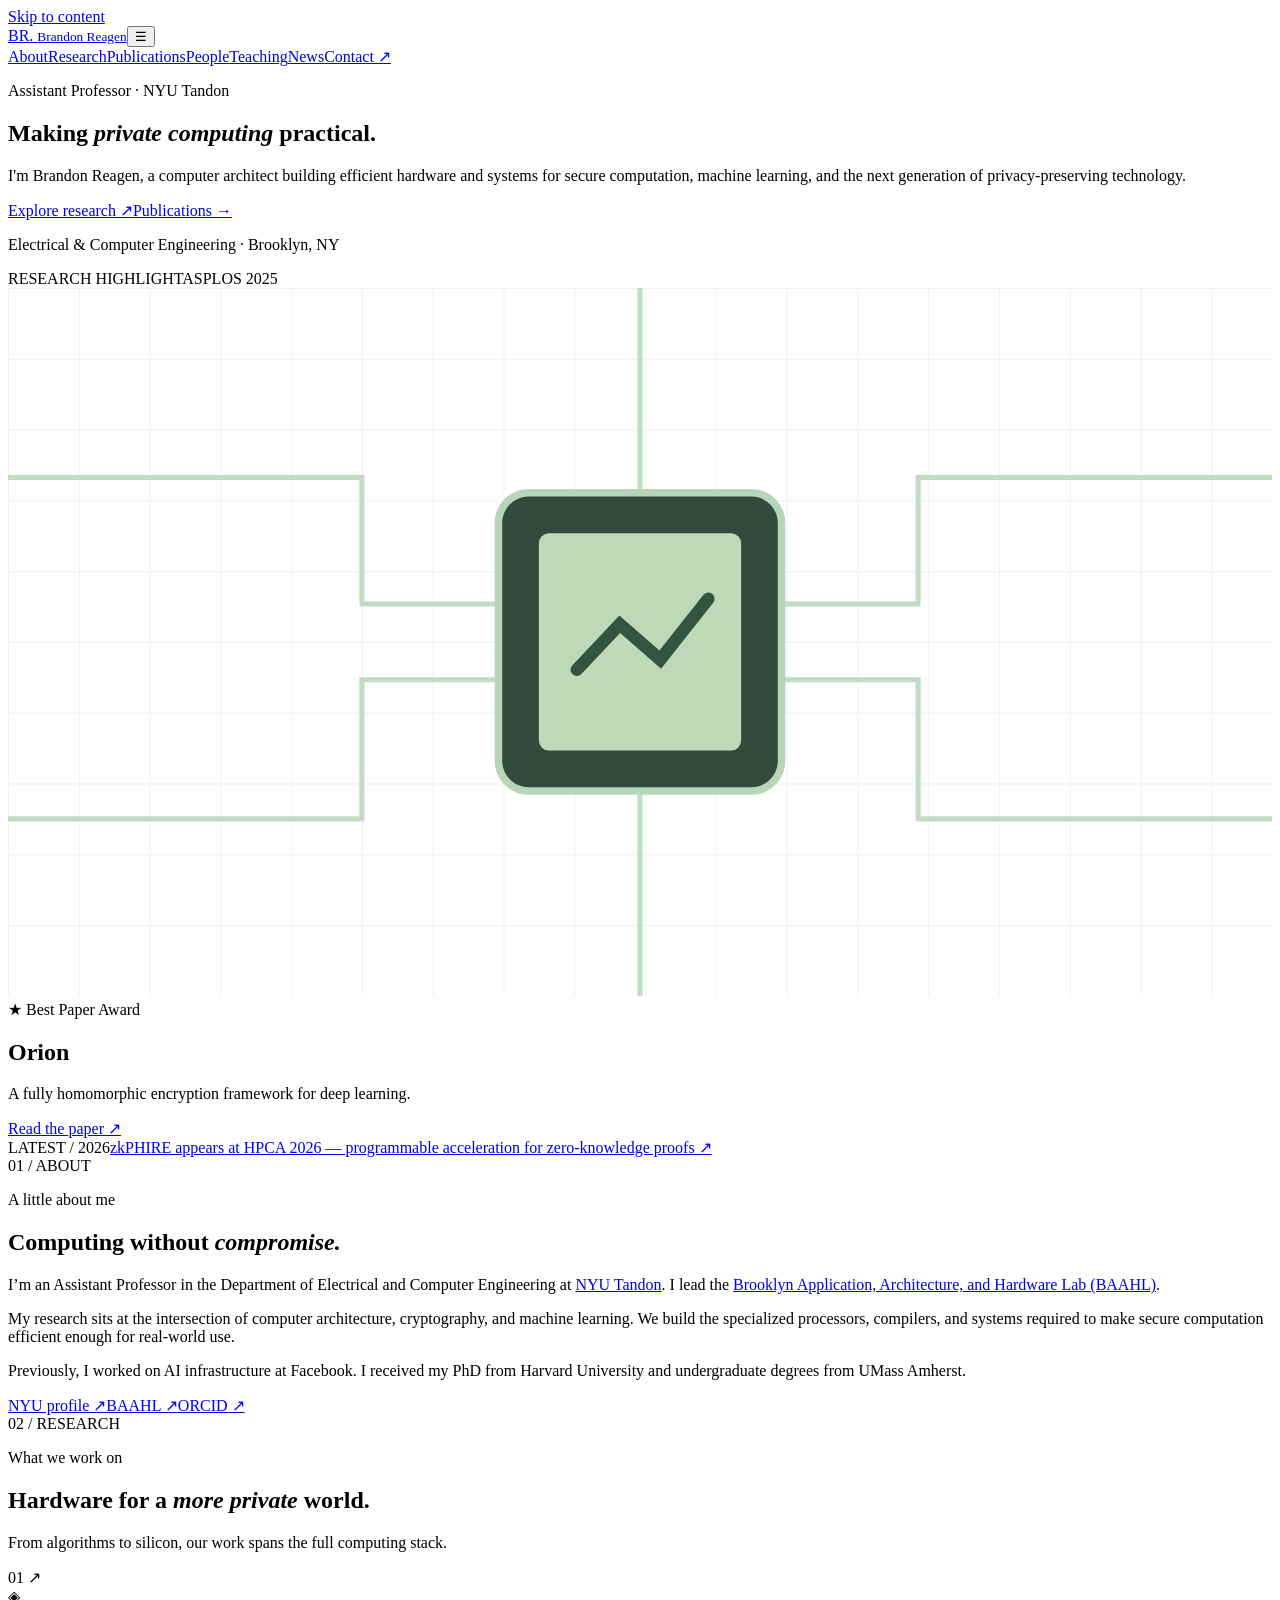
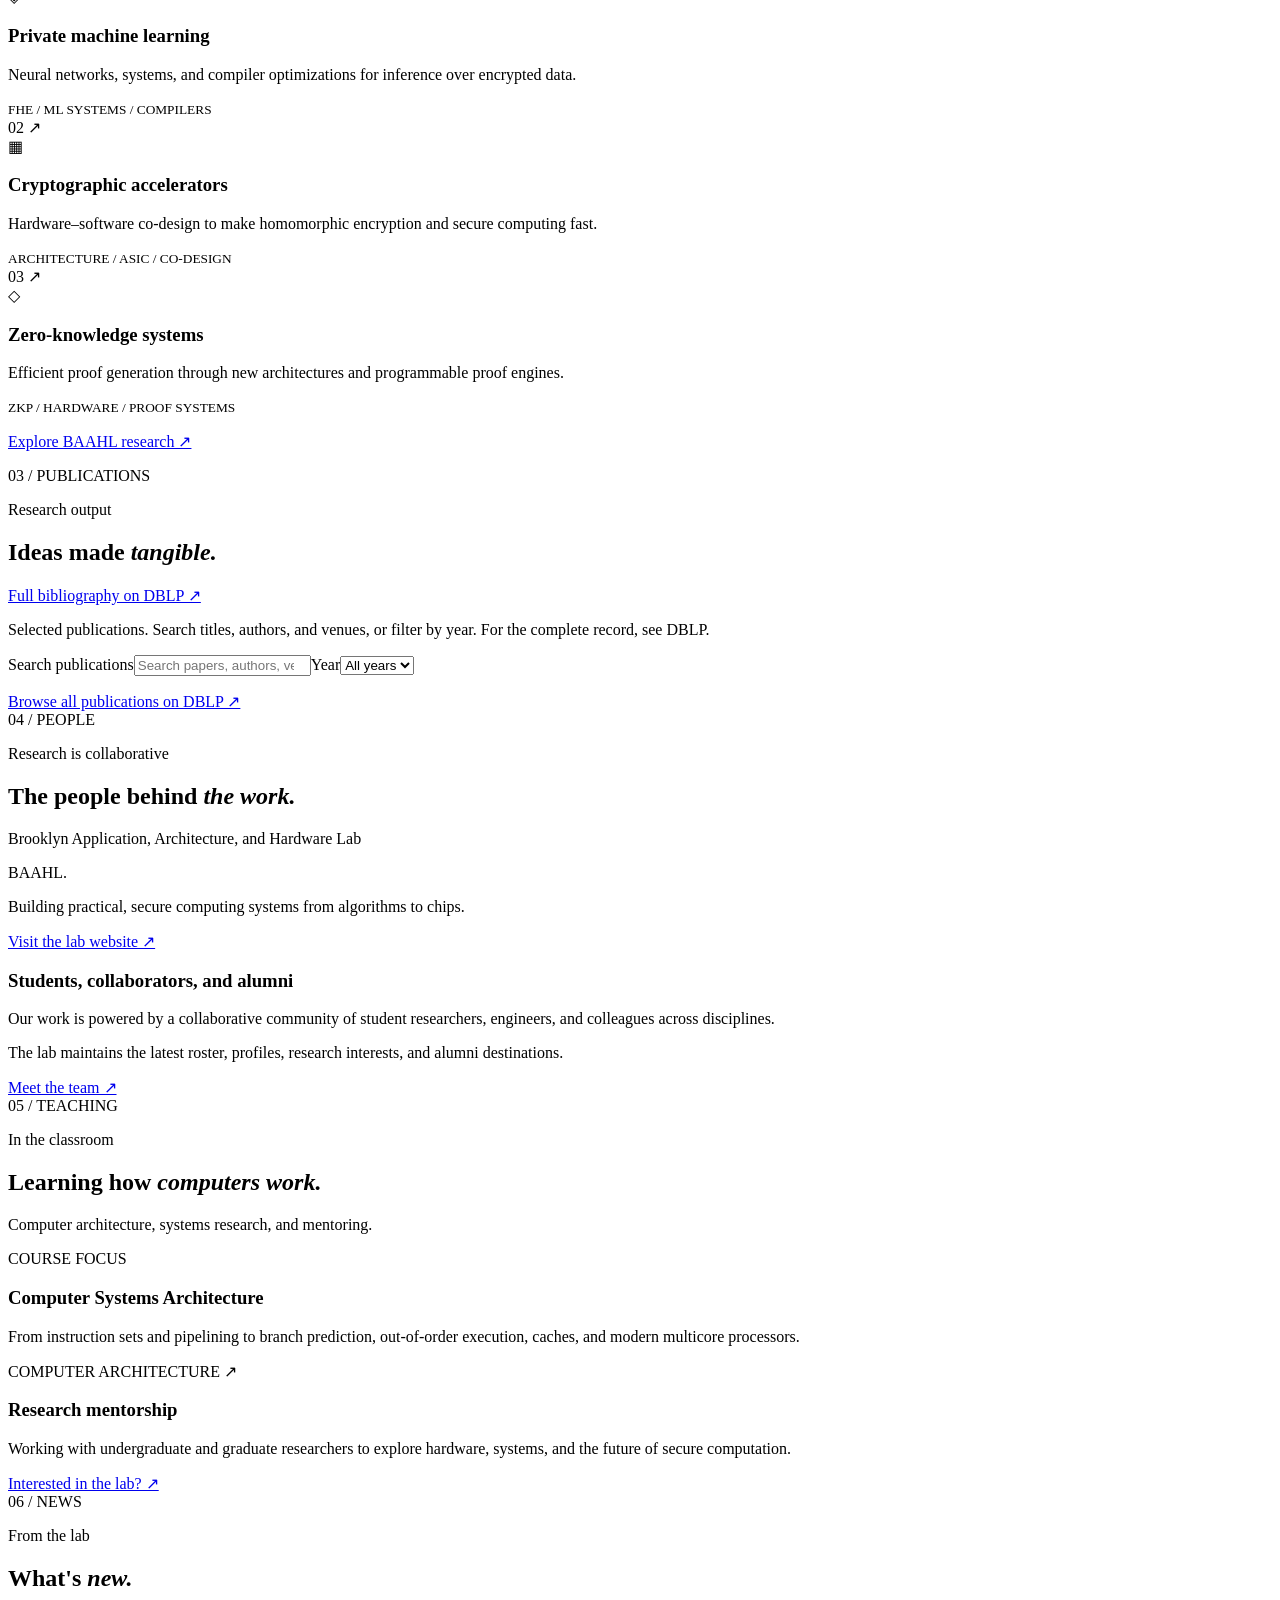
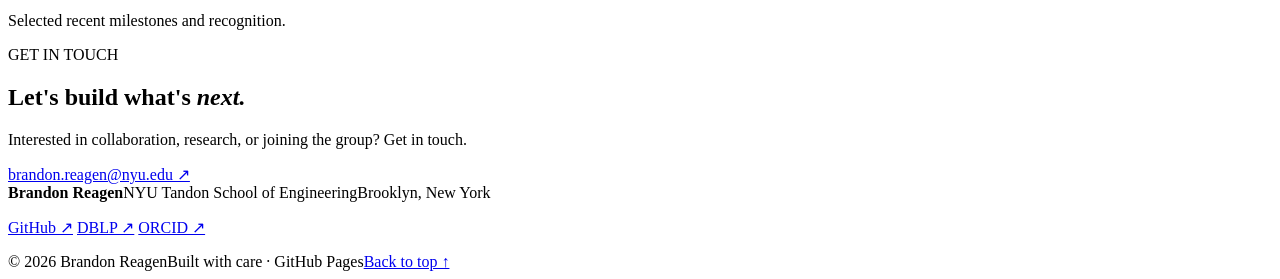
==== index.html @ 851e74f0 "Build research-focused accessible academic homepage" ====
<!doctype html>
<html lang="en"><head><meta charset="utf-8"><meta name="viewport" content="width=device-width,initial-scale=1"><meta name="description" content="Brandon Reagen — computer architecture, private computing and hardware research at NYU Tandon."><title>Brandon Reagen · Computer Architecture & Private Computing</title><link rel="preconnect" href="https://fonts.googleapis.com"><link rel="preconnect" href="https://fonts.gstatic.com" crossorigin><link href="https://fonts.googleapis.com/css2?family=DM+Sans:wght@400;500;600;700&family=Newsreader:opsz,wght@6..72,400;6..72,500;6..72,600&display=swap" rel="stylesheet"><link rel="stylesheet" href="styles.css"><script defer src="content.js"></script><script defer src="site.js"></script></head>
<body><a href="#main" class="skip">Skip to content</a><header class="header"><div class="wrap header-inner"><a class="brand" href="#home">BR<span>.</span> <small>Brandon Reagen</small></a><button class="menu" aria-label="Toggle navigation" aria-controls="navigation" aria-expanded="false">☰</button><nav id="navigation"><a href="#about">About</a><a href="#research">Research</a><a href="#publications">Publications</a><a href="#people">People</a><a href="#teaching">Teaching</a><a href="#news">News</a><a class="nav-cta" href="#contact">Contact ↗</a></nav></div></header>
<main id="main"><section class="hero wrap" id="home"><div class="hero-copy"><p class="eyebrow"><i></i> Assistant Professor · NYU Tandon</p><h1>Making <em>private computing</em> practical.</h1><p class="deck">I'm Brandon Reagen, a computer architect building efficient hardware and systems for secure computation, machine learning, and the next generation of privacy-preserving technology.</p><div class="actions"><a class="button primary" href="#research">Explore research ↗</a><a class="button secondary" href="#publications">Publications →</a></div><p class="location">Electrical & Computer Engineering <span>·</span> Brooklyn, NY</p></div><aside class="hero-card"><div class="card-kicker"><span>RESEARCH HIGHLIGHT</span><span>ASPLOS 2025</span></div><div class="circuit"><svg viewBox="0 0 500 280" aria-hidden="true"><defs><pattern id="grid" width="28" height="28" patternUnits="userSpaceOnUse"><path d="M28 0H0V28" fill="none" stroke="#a8c7a9" stroke-width=".7" opacity=".24"/></pattern></defs><rect width="500" height="280" fill="url(#grid)"/><g stroke="#c0dcc1" fill="none" stroke-width="2"><path d="M0 75H140V125H194M0 210H140V155H194M500 75H360V125H306M500 210H360V155H306M250 0V81M250 199V280"/></g><rect x="194" y="81" width="112" height="118" rx="12" stroke="#b6d5b9" fill="#314a3c" stroke-width="3"/><rect x="210" y="97" width="80" height="86" rx="4" fill="#bdd9b7"/><path d="m225 151 17-18 16 14 19-24" stroke="#33543e" stroke-width="5" stroke-linecap="round" fill="none"/></svg></div><div class="card-bottom"><span class="award">★ Best Paper Award</span><h2>Orion</h2><p>A fully homomorphic encryption framework for deep learning.</p><a href="https://dblp.org/rec/conf/asplos/EbelGR25" target="_blank" rel="noopener noreferrer">Read the paper ↗</a></div></aside></section>
<div class="ticker wrap"><span>LATEST / 2026</span><a href="https://dblp.org/rec/conf/hpca/DaftardarMABGR26" target="_blank" rel="noopener noreferrer">zkPHIRE appears at HPCA 2026 — programmable acceleration for zero-knowledge proofs ↗</a></div>
<section class="section wrap" id="about"><div class="label">01 / ABOUT</div><div class="two-col"><div><p class="kicker">A little about me</p><h2>Computing without <em>compromise.</em></h2></div><div class="prose"><p>I’m an Assistant Professor in the Department of Electrical and Computer Engineering at <a href="https://engineering.nyu.edu/faculty/brandon-reagen" target="_blank" rel="noopener noreferrer">NYU Tandon</a>. I lead the <a href="https://wp.nyu.edu/baahl/" target="_blank" rel="noopener noreferrer">Brooklyn Application, Architecture, and Hardware Lab (BAAHL)</a>.</p><p>My research sits at the intersection of computer architecture, cryptography, and machine learning. We build the specialized processors, compilers, and systems required to make secure computation efficient enough for real-world use.</p><p>Previously, I worked on AI infrastructure at Facebook. I received my PhD from Harvard University and undergraduate degrees from UMass Amherst.</p><div class="external"><a href="https://engineering.nyu.edu/faculty/brandon-reagen">NYU profile ↗</a><a href="https://wp.nyu.edu/baahl/">BAAHL ↗</a><a href="https://orcid.org/0000-0002-1932-2750">ORCID ↗</a></div></div></div></section>
<section class="section tinted" id="research"><div class="wrap"><div class="label">02 / RESEARCH</div><div class="heading"><div><p class="kicker">What we work on</p><h2>Hardware for a <em>more private</em> world.</h2></div><p>From algorithms to silicon, our work spans the full computing stack.</p></div><div class="research-grid"><article><span class="number">01 ↗</span><div class="glyph">◈</div><h3>Private machine learning</h3><p>Neural networks, systems, and compiler optimizations for inference over encrypted data.</p><small>FHE / ML SYSTEMS / COMPILERS</small></article><article><span class="number">02 ↗</span><div class="glyph">▦</div><h3>Cryptographic accelerators</h3><p>Hardware–software co-design to make homomorphic encryption and secure computing fast.</p><small>ARCHITECTURE / ASIC / CO-DESIGN</small></article><article><span class="number">03 ↗</span><div class="glyph">◇</div><h3>Zero-knowledge systems</h3><p>Efficient proof generation through new architectures and programmable proof engines.</p><small>ZKP / HARDWARE / PROOF SYSTEMS</small></article></div><p class="bottom-link"><a href="https://wp.nyu.edu/baahl/projects/" target="_blank" rel="noopener noreferrer">Explore BAAHL research ↗</a></p></div></section>
<section class="section wrap" id="publications"><div class="label">03 / PUBLICATIONS</div><div class="heading"><div><p class="kicker">Research output</p><h2>Ideas made <em>tangible.</em></h2></div><a class="text-link" href="https://dblp.org/pid/135/8203" target="_blank" rel="noopener noreferrer">Full bibliography on DBLP ↗</a></div><p class="intro">Selected publications. Search titles, authors, and venues, or filter by year. For the complete record, see DBLP.</p><div class="filters"><label><span class="sr">Search publications</span><input id="search" placeholder="Search papers, authors, venues…" type="search"></label><label><span class="sr">Year</span><select id="year"><option value="all">All years</option></select></label></div><div id="papers" class="papers"></div><p id="paper-count" class="count" aria-live="polite"></p><div class="bottom-link"><a href="https://dblp.org/pid/135/8203" target="_blank" rel="noopener noreferrer">Browse all publications on DBLP ↗</a></div></section>
<section class="section tinted" id="people"><div class="wrap"><div class="label">04 / PEOPLE</div><div class="heading"><div><p class="kicker">Research is collaborative</p><h2>The people behind <em>the work.</em></h2></div><p>Brooklyn Application, Architecture, and Hardware Lab</p></div><div class="people-grid"><div class="lab"><div class="lab-mark">BAAHL<span>.</span></div><p>Building practical, secure computing systems from algorithms to chips.</p><a href="https://wp.nyu.edu/baahl/" target="_blank" rel="noopener noreferrer">Visit the lab website ↗</a></div><div class="people-info"><h3>Students, collaborators, and alumni</h3><p>Our work is powered by a collaborative community of student researchers, engineers, and colleagues across disciplines.</p><p>The lab maintains the latest roster, profiles, research interests, and alumni destinations.</p><a class="button outline" href="https://wp.nyu.edu/baahl/people/" target="_blank" rel="noopener noreferrer">Meet the team ↗</a></div></div></div></section>
<section class="section wrap" id="teaching"><div class="label">05 / TEACHING</div><div class="heading"><div><p class="kicker">In the classroom</p><h2>Learning how <em>computers work.</em></h2></div><p>Computer architecture, systems research, and mentoring.</p></div><div class="teaching-grid"><article class="course"><span class="kicker">COURSE FOCUS</span><h3>Computer Systems Architecture</h3><p>From instruction sets and pipelining to branch prediction, out-of-order execution, caches, and modern multicore processors.</p><span>COMPUTER ARCHITECTURE ↗</span></article><article class="mentoring"><h3>Research mentorship</h3><p>Working with undergraduate and graduate researchers to explore hardware, systems, and the future of secure computation.</p><a href="https://wp.nyu.edu/baahl/people/" target="_blank" rel="noopener noreferrer">Interested in the lab? ↗</a></article></div></section>
<section class="section tinted" id="news"><div class="wrap"><div class="label">06 / NEWS</div><div class="heading"><div><p class="kicker">From the lab</p><h2>What's <em>new.</em></h2></div><p>Selected recent milestones and recognition.</p></div><div class="news" id="news-items"></div></div></section>
<section class="contact" id="contact"><div class="wrap contact-grid"><div><p class="kicker">GET IN TOUCH</p><h2>Let's build what's <em>next.</em></h2><p>Interested in collaboration, research, or joining the group? Get in touch.</p><a class="button cream" href="mailto:brandon.reagen@nyu.edu">brandon.reagen@nyu.edu ↗</a></div><div class="contact-info"><strong>Brandon Reagen</strong><span>NYU Tandon School of Engineering</span><span>Brooklyn, New York</span><p><a href="https://github.com/pbr-nyu">GitHub ↗</a> <a href="https://dblp.org/pid/135/8203">DBLP ↗</a> <a href="https://orcid.org/0000-0002-1932-2750">ORCID ↗</a></p></div></div></section></main><footer><div class="wrap footer-grid"><span>© <span id="today-year">2026</span> Brandon Reagen</span><span>Built with care · GitHub Pages</span><a href="#home">Back to top ↑</a></div></footer></body></html>
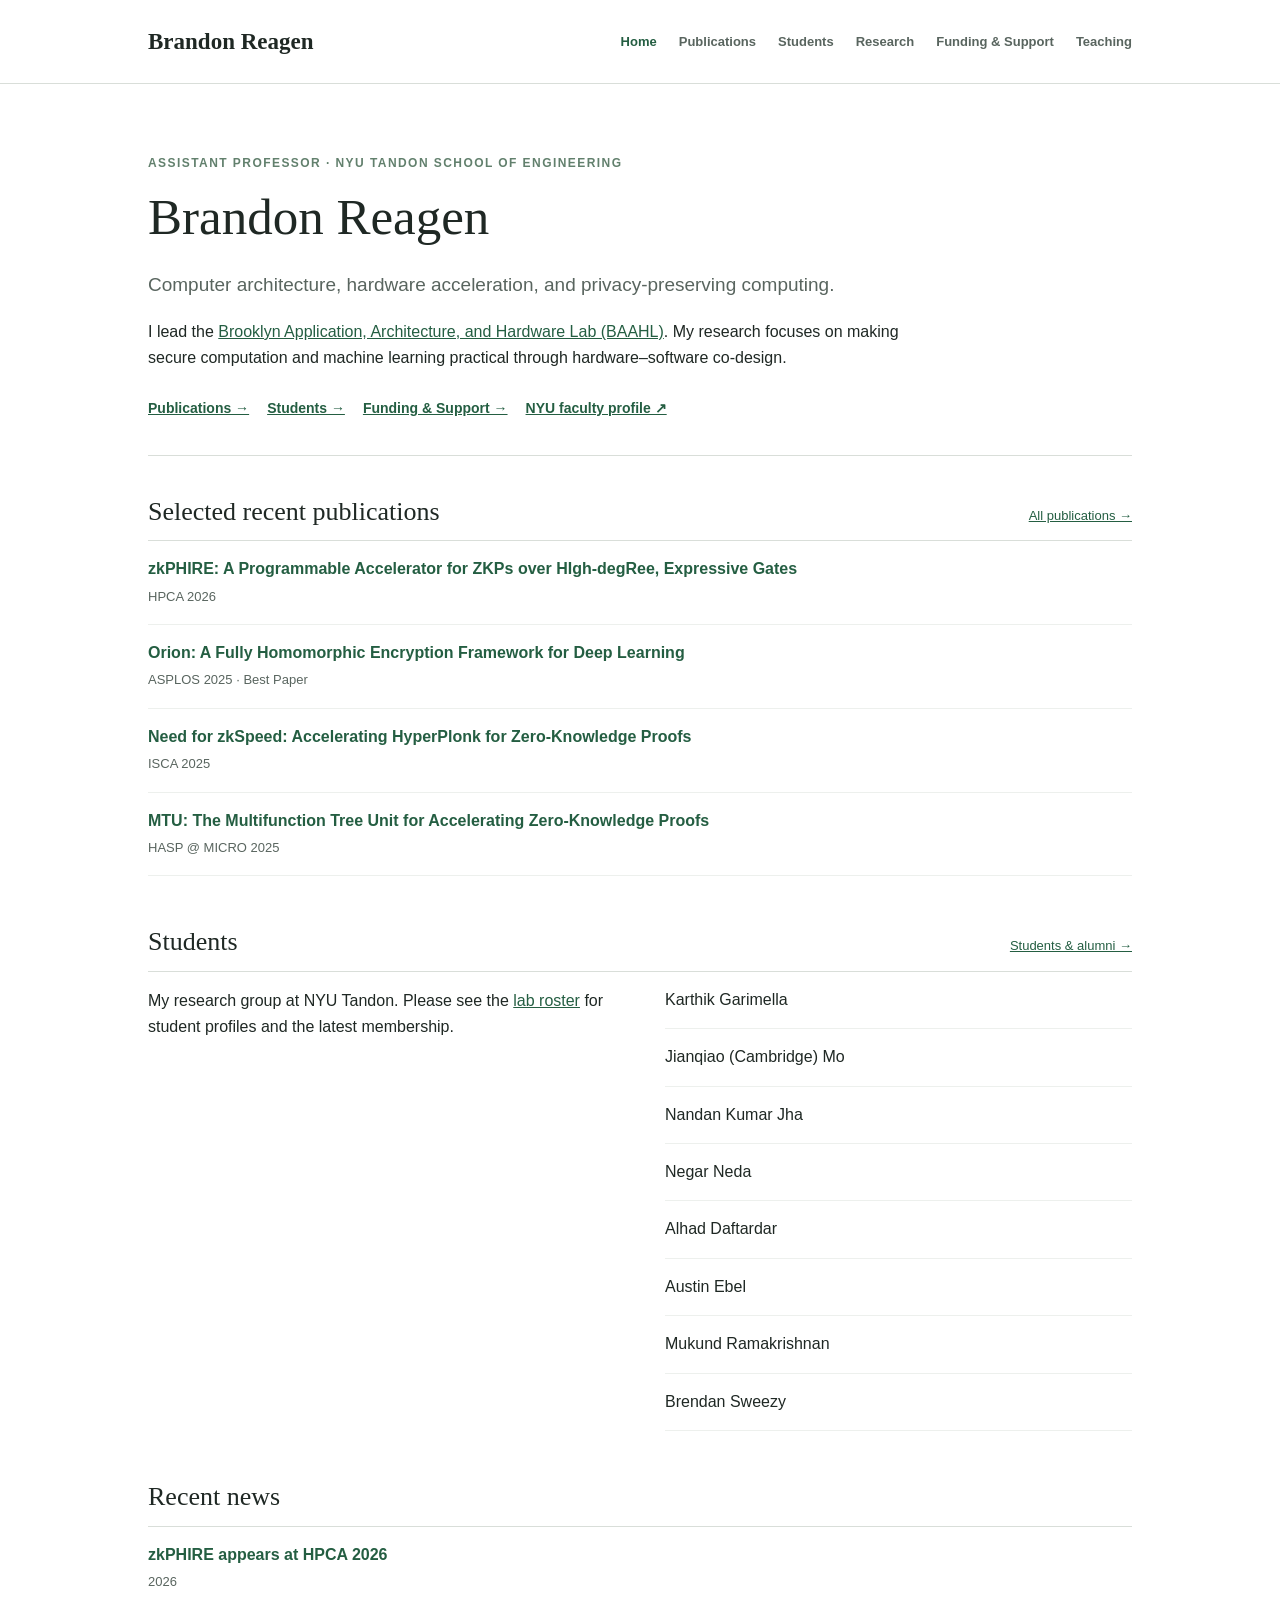
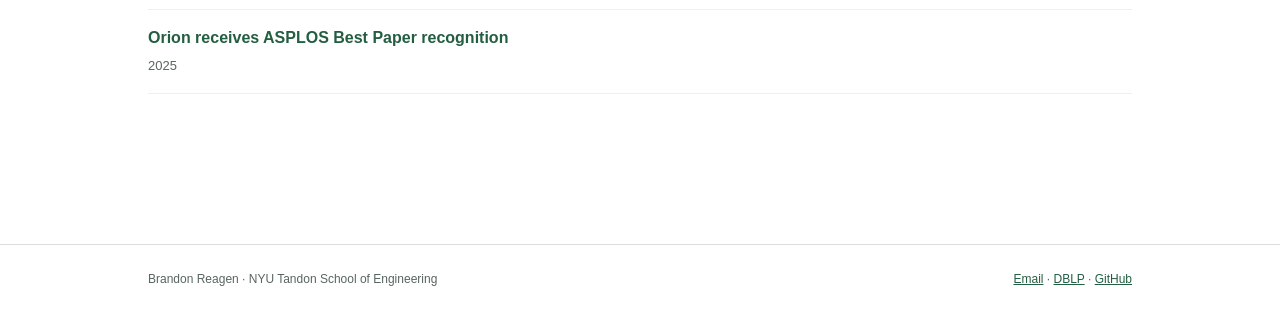
==== commit fc428d35: "Replace busy landing page with ordered academic homepage" ====
--- a/index.html
+++ b/index.html
@@ -1,12 +1 @@
-<!doctype html>
-<html lang="en"><head><meta charset="utf-8"><meta name="viewport" content="width=device-width,initial-scale=1"><meta name="description" content="Brandon Reagen — computer architecture, private computing and hardware research at NYU Tandon."><title>Brandon Reagen · Computer Architecture & Private Computing</title><link rel="preconnect" href="https://fonts.googleapis.com"><link rel="preconnect" href="https://fonts.gstatic.com" crossorigin><link href="https://fonts.googleapis.com/css2?family=DM+Sans:wght@400;500;600;700&family=Newsreader:opsz,wght@6..72,400;6..72,500;6..72,600&display=swap" rel="stylesheet"><link rel="stylesheet" href="styles.css"><script defer src="content.js"></script><script defer src="site.js"></script></head>
-<body><a href="#main" class="skip">Skip to content</a><header class="header"><div class="wrap header-inner"><a class="brand" href="#home">BR<span>.</span> <small>Brandon Reagen</small></a><button class="menu" aria-label="Toggle navigation" aria-controls="navigation" aria-expanded="false">☰</button><nav id="navigation"><a href="#about">About</a><a href="#research">Research</a><a href="#publications">Publications</a><a href="#people">People</a><a href="#teaching">Teaching</a><a href="#news">News</a><a class="nav-cta" href="#contact">Contact ↗</a></nav></div></header>
-<main id="main"><section class="hero wrap" id="home"><div class="hero-copy"><p class="eyebrow"><i></i> Assistant Professor · NYU Tandon</p><h1>Making <em>private computing</em> practical.</h1><p class="deck">I'm Brandon Reagen, a computer architect building efficient hardware and systems for secure computation, machine learning, and the next generation of privacy-preserving technology.</p><div class="actions"><a class="button primary" href="#research">Explore research ↗</a><a class="button secondary" href="#publications">Publications →</a></div><p class="location">Electrical & Computer Engineering <span>·</span> Brooklyn, NY</p></div><aside class="hero-card"><div class="card-kicker"><span>RESEARCH HIGHLIGHT</span><span>ASPLOS 2025</span></div><div class="circuit"><svg viewBox="0 0 500 280" aria-hidden="true"><defs><pattern id="grid" width="28" height="28" patternUnits="userSpaceOnUse"><path d="M28 0H0V28" fill="none" stroke="#a8c7a9" stroke-width=".7" opacity=".24"/></pattern></defs><rect width="500" height="280" fill="url(#grid)"/><g stroke="#c0dcc1" fill="none" stroke-width="2"><path d="M0 75H140V125H194M0 210H140V155H194M500 75H360V125H306M500 210H360V155H306M250 0V81M250 199V280"/></g><rect x="194" y="81" width="112" height="118" rx="12" stroke="#b6d5b9" fill="#314a3c" stroke-width="3"/><rect x="210" y="97" width="80" height="86" rx="4" fill="#bdd9b7"/><path d="m225 151 17-18 16 14 19-24" stroke="#33543e" stroke-width="5" stroke-linecap="round" fill="none"/></svg></div><div class="card-bottom"><span class="award">★ Best Paper Award</span><h2>Orion</h2><p>A fully homomorphic encryption framework for deep learning.</p><a href="https://dblp.org/rec/conf/asplos/EbelGR25" target="_blank" rel="noopener noreferrer">Read the paper ↗</a></div></aside></section>
-<div class="ticker wrap"><span>LATEST / 2026</span><a href="https://dblp.org/rec/conf/hpca/DaftardarMABGR26" target="_blank" rel="noopener noreferrer">zkPHIRE appears at HPCA 2026 — programmable acceleration for zero-knowledge proofs ↗</a></div>
-<section class="section wrap" id="about"><div class="label">01 / ABOUT</div><div class="two-col"><div><p class="kicker">A little about me</p><h2>Computing without <em>compromise.</em></h2></div><div class="prose"><p>I’m an Assistant Professor in the Department of Electrical and Computer Engineering at <a href="https://engineering.nyu.edu/faculty/brandon-reagen" target="_blank" rel="noopener noreferrer">NYU Tandon</a>. I lead the <a href="https://wp.nyu.edu/baahl/" target="_blank" rel="noopener noreferrer">Brooklyn Application, Architecture, and Hardware Lab (BAAHL)</a>.</p><p>My research sits at the intersection of computer architecture, cryptography, and machine learning. We build the specialized processors, compilers, and systems required to make secure computation efficient enough for real-world use.</p><p>Previously, I worked on AI infrastructure at Facebook. I received my PhD from Harvard University and undergraduate degrees from UMass Amherst.</p><div class="external"><a href="https://engineering.nyu.edu/faculty/brandon-reagen">NYU profile ↗</a><a href="https://wp.nyu.edu/baahl/">BAAHL ↗</a><a href="https://orcid.org/0000-0002-1932-2750">ORCID ↗</a></div></div></div></section>
-<section class="section tinted" id="research"><div class="wrap"><div class="label">02 / RESEARCH</div><div class="heading"><div><p class="kicker">What we work on</p><h2>Hardware for a <em>more private</em> world.</h2></div><p>From algorithms to silicon, our work spans the full computing stack.</p></div><div class="research-grid"><article><span class="number">01 ↗</span><div class="glyph">◈</div><h3>Private machine learning</h3><p>Neural networks, systems, and compiler optimizations for inference over encrypted data.</p><small>FHE / ML SYSTEMS / COMPILERS</small></article><article><span class="number">02 ↗</span><div class="glyph">▦</div><h3>Cryptographic accelerators</h3><p>Hardware–software co-design to make homomorphic encryption and secure computing fast.</p><small>ARCHITECTURE / ASIC / CO-DESIGN</small></article><article><span class="number">03 ↗</span><div class="glyph">◇</div><h3>Zero-knowledge systems</h3><p>Efficient proof generation through new architectures and programmable proof engines.</p><small>ZKP / HARDWARE / PROOF SYSTEMS</small></article></div><p class="bottom-link"><a href="https://wp.nyu.edu/baahl/projects/" target="_blank" rel="noopener noreferrer">Explore BAAHL research ↗</a></p></div></section>
-<section class="section wrap" id="publications"><div class="label">03 / PUBLICATIONS</div><div class="heading"><div><p class="kicker">Research output</p><h2>Ideas made <em>tangible.</em></h2></div><a class="text-link" href="https://dblp.org/pid/135/8203" target="_blank" rel="noopener noreferrer">Full bibliography on DBLP ↗</a></div><p class="intro">Selected publications. Search titles, authors, and venues, or filter by year. For the complete record, see DBLP.</p><div class="filters"><label><span class="sr">Search publications</span><input id="search" placeholder="Search papers, authors, venues…" type="search"></label><label><span class="sr">Year</span><select id="year"><option value="all">All years</option></select></label></div><div id="papers" class="papers"></div><p id="paper-count" class="count" aria-live="polite"></p><div class="bottom-link"><a href="https://dblp.org/pid/135/8203" target="_blank" rel="noopener noreferrer">Browse all publications on DBLP ↗</a></div></section>
-<section class="section tinted" id="people"><div class="wrap"><div class="label">04 / PEOPLE</div><div class="heading"><div><p class="kicker">Research is collaborative</p><h2>The people behind <em>the work.</em></h2></div><p>Brooklyn Application, Architecture, and Hardware Lab</p></div><div class="people-grid"><div class="lab"><div class="lab-mark">BAAHL<span>.</span></div><p>Building practical, secure computing systems from algorithms to chips.</p><a href="https://wp.nyu.edu/baahl/" target="_blank" rel="noopener noreferrer">Visit the lab website ↗</a></div><div class="people-info"><h3>Students, collaborators, and alumni</h3><p>Our work is powered by a collaborative community of student researchers, engineers, and colleagues across disciplines.</p><p>The lab maintains the latest roster, profiles, research interests, and alumni destinations.</p><a class="button outline" href="https://wp.nyu.edu/baahl/people/" target="_blank" rel="noopener noreferrer">Meet the team ↗</a></div></div></div></section>
-<section class="section wrap" id="teaching"><div class="label">05 / TEACHING</div><div class="heading"><div><p class="kicker">In the classroom</p><h2>Learning how <em>computers work.</em></h2></div><p>Computer architecture, systems research, and mentoring.</p></div><div class="teaching-grid"><article class="course"><span class="kicker">COURSE FOCUS</span><h3>Computer Systems Architecture</h3><p>From instruction sets and pipelining to branch prediction, out-of-order execution, caches, and modern multicore processors.</p><span>COMPUTER ARCHITECTURE ↗</span></article><article class="mentoring"><h3>Research mentorship</h3><p>Working with undergraduate and graduate researchers to explore hardware, systems, and the future of secure computation.</p><a href="https://wp.nyu.edu/baahl/people/" target="_blank" rel="noopener noreferrer">Interested in the lab? ↗</a></article></div></section>
-<section class="section tinted" id="news"><div class="wrap"><div class="label">06 / NEWS</div><div class="heading"><div><p class="kicker">From the lab</p><h2>What's <em>new.</em></h2></div><p>Selected recent milestones and recognition.</p></div><div class="news" id="news-items"></div></div></section>
-<section class="contact" id="contact"><div class="wrap contact-grid"><div><p class="kicker">GET IN TOUCH</p><h2>Let's build what's <em>next.</em></h2><p>Interested in collaboration, research, or joining the group? Get in touch.</p><a class="button cream" href="mailto:brandon.reagen@nyu.edu">brandon.reagen@nyu.edu ↗</a></div><div class="contact-info"><strong>Brandon Reagen</strong><span>NYU Tandon School of Engineering</span><span>Brooklyn, New York</span><p><a href="https://github.com/pbr-nyu">GitHub ↗</a> <a href="https://dblp.org/pid/135/8203">DBLP ↗</a> <a href="https://orcid.org/0000-0002-1932-2750">ORCID ↗</a></p></div></div></section></main><footer><div class="wrap footer-grid"><span>© <span id="today-year">2026</span> Brandon Reagen</span><span>Built with care · GitHub Pages</span><a href="#home">Back to top ↑</a></div></footer></body></html>+<!doctype html><html lang="en"><head><meta charset="utf-8"><meta name="viewport" content="width=device-width,initial-scale=1"><meta name="description" content="Brandon Reagen — research, publications, students and funding at NYU Tandon."><title>Home | Brandon Reagen</title><link rel="stylesheet" href="styles.css"><script src="content.js" defer></script><script src="site.js" defer></script></head><body><header class="header"><div class="wrap header-inner"><a class="brand" href="index.html">Brandon Reagen</a><nav class="nav" aria-label="Main navigation"><a href="index.html" class="active" aria-current="page">Home</a><a href="publications.html">Publications</a><a href="students.html">Students</a><a href="research.html">Research</a><a href="funding.html">Funding & Support</a><a href="teaching.html">Teaching</a></nav></div></header><main class="wrap main"><section class="intro"><p class="eyebrow">Assistant Professor · NYU Tandon School of Engineering</p><h1>Brandon Reagen</h1><p class="lead">Computer architecture, hardware acceleration, and privacy-preserving computing.</p><p>I lead the <a href="https://wp.nyu.edu/baahl/">Brooklyn Application, Architecture, and Hardware Lab (BAAHL)</a>. My research focuses on making secure computation and machine learning practical through hardware–software co-design.</p><div class="hero-links"><a href="publications.html">Publications →</a><a href="students.html">Students →</a><a href="funding.html">Funding & Support →</a><a href="https://engineering.nyu.edu/faculty/brandon-reagen">NYU faculty profile ↗</a></div></section><section class="section"><div class="section-heading"><h2>Selected recent publications</h2><a href="publications.html">All publications →</a></div><ul class="entries" id="home-papers"></ul></section><section class="section"><div class="section-heading"><h2>Students</h2><a href="students.html">Students & alumni →</a></div><div class="columns"><div><p>My research group at NYU Tandon. Please see the <a href="https://wp.nyu.edu/baahl/people/">lab roster</a> for student profiles and the latest membership.</p></div><ul class="entries" id="home-students"></ul></div></section><section class="section"><div class="section-heading"><h2>Recent news</h2></div><ul id="news-list" class="entries"></ul></section></main><footer class="footer"><div class="wrap"><span>Brandon Reagen · NYU Tandon School of Engineering</span><span><a href="mailto:brandon.reagen@nyu.edu">Email</a> · <a href="https://dblp.org/pid/135/8203">DBLP</a> · <a href="https://github.com/pbr-nyu">GitHub</a></span></div></footer></body></html>
--- a/styles.css
+++ b/styles.css
@@ -0,0 +1 @@
+:root{--ink:#1f2824;--muted:#59655f;--line:#d9ded9;--bg:#fff;--link:#245e42}*{box-sizing:border-box}html{scroll-behavior:smooth}body{margin:0;background:var(--bg);color:var(--ink);font:16px/1.65 Arial,Helvetica,sans-serif}a{color:var(--link)}a:focus-visible,button:focus-visible,input:focus-visible{outline:3px solid #659879;outline-offset:3px}.wrap{max-width:1040px;padding:0 28px;margin:auto}.header{border-bottom:1px solid var(--line)}.header-inner{display:flex;justify-content:space-between;align-items:center;gap:24px;min-height:83px}.brand{font-family:Georgia,serif;font-size:23px;color:var(--ink);text-decoration:none;font-weight:bold;white-space:nowrap}.nav{display:flex;gap:22px;align-items:center;flex-wrap:wrap}.nav a{font-size:13px;font-weight:600;text-decoration:none;color:var(--muted)}.nav a:hover,.nav a.active{color:var(--link)}h1,h2,h3{line-height:1.25}h1{font-family:Georgia,serif;font-size:clamp(34px,5vw,51px);font-weight:normal;margin:0 0 19px}h2{font-family:Georgia,serif;font-size:26px;font-weight:normal;margin:0 0 16px}h3{font-size:17px}.lead{font-size:19px;color:var(--muted);max-width:810px}.main{padding-top:58px;padding-bottom:100px}.intro{padding-bottom:35px;border-bottom:1px solid var(--line);margin-bottom:40px}.intro p{max-width:760px}.eyebrow{font-size:12px;font-weight:700;text-transform:uppercase;letter-spacing:.12em;color:#62806d}.section{margin:0 0 50px}.section-heading{border-bottom:1px solid var(--line);padding-bottom:12px;display:flex;justify-content:space-between;align-items:baseline;gap:15px}.section-heading h2{margin:0}.section-heading a{font-size:13px}.columns{display:grid;grid-template-columns:1fr 1fr;gap:50px}.entries{list-style:none;margin:0;padding:0}.entries>li{padding:15px 0;border-bottom:1px solid #edf0ed}.entries strong{display:block;font-weight:600}.entries small,.subtle{color:var(--muted);font-size:13px}.entries a{text-decoration:none}.entries a:hover{text-decoration:underline}.year-heading{font:normal 22px Georgia,serif;margin:35px 0 6px}.pub-entry{border-bottom:1px solid #e8ebe8;padding:16px 0;display:grid;grid-template-columns:110px 1fr;gap:15px}.pub-entry .venue{color:var(--link);font-size:13px;font-weight:bold}.pub-entry strong{font-size:16px}.pub-entry p{margin:5px 0;color:var(--muted);font-size:13px}.pub-entry a{text-decoration:none}.pub-entry a:hover{text-decoration:underline}.filters{display:flex;gap:12px;flex-wrap:wrap;margin:25px 0}.filters input,.filters select{padding:11px 14px;border:1px solid var(--line);font-size:14px;background:white;border-radius:3px}.filters input{min-width:290px;flex:1}.info-table{width:100%;border-collapse:collapse}.info-table td{padding:15px 9px 15px 0;border-bottom:1px solid var(--line);vertical-align:top}.info-table td:first-child{width:100px;color:var(--muted);font-size:13px}.info-table td:nth-child(2){width:210px;font-weight:bold}.callout{border-left:3px solid #8ca995;padding:10px 19px;background:#f7f9f7;font-size:14px}.footer{border-top:1px solid var(--line);padding:25px 0 40px;color:var(--muted);font-size:12px}.footer .wrap{display:flex;justify-content:space-between;gap:20px;flex-wrap:wrap}.placeholder{color:var(--muted);font-size:13px}.hero-links{display:flex;gap:18px;flex-wrap:wrap;margin-top:25px;font-weight:600;font-size:14px}@media(max-width:760px){.header-inner{align-items:start;flex-direction:column;padding-top:20px;padding-bottom:18px;gap:12px}.nav{gap:10px 20px}.main{padding-top:36px}.columns{grid-template-columns:1fr;gap:8px}.info-table td:first-child{width:65px}.info-table td:nth-child(2){width:130px}.pub-entry{grid-template-columns:1fr;gap:3px}.section-heading{align-items:start;flex-direction:column}}
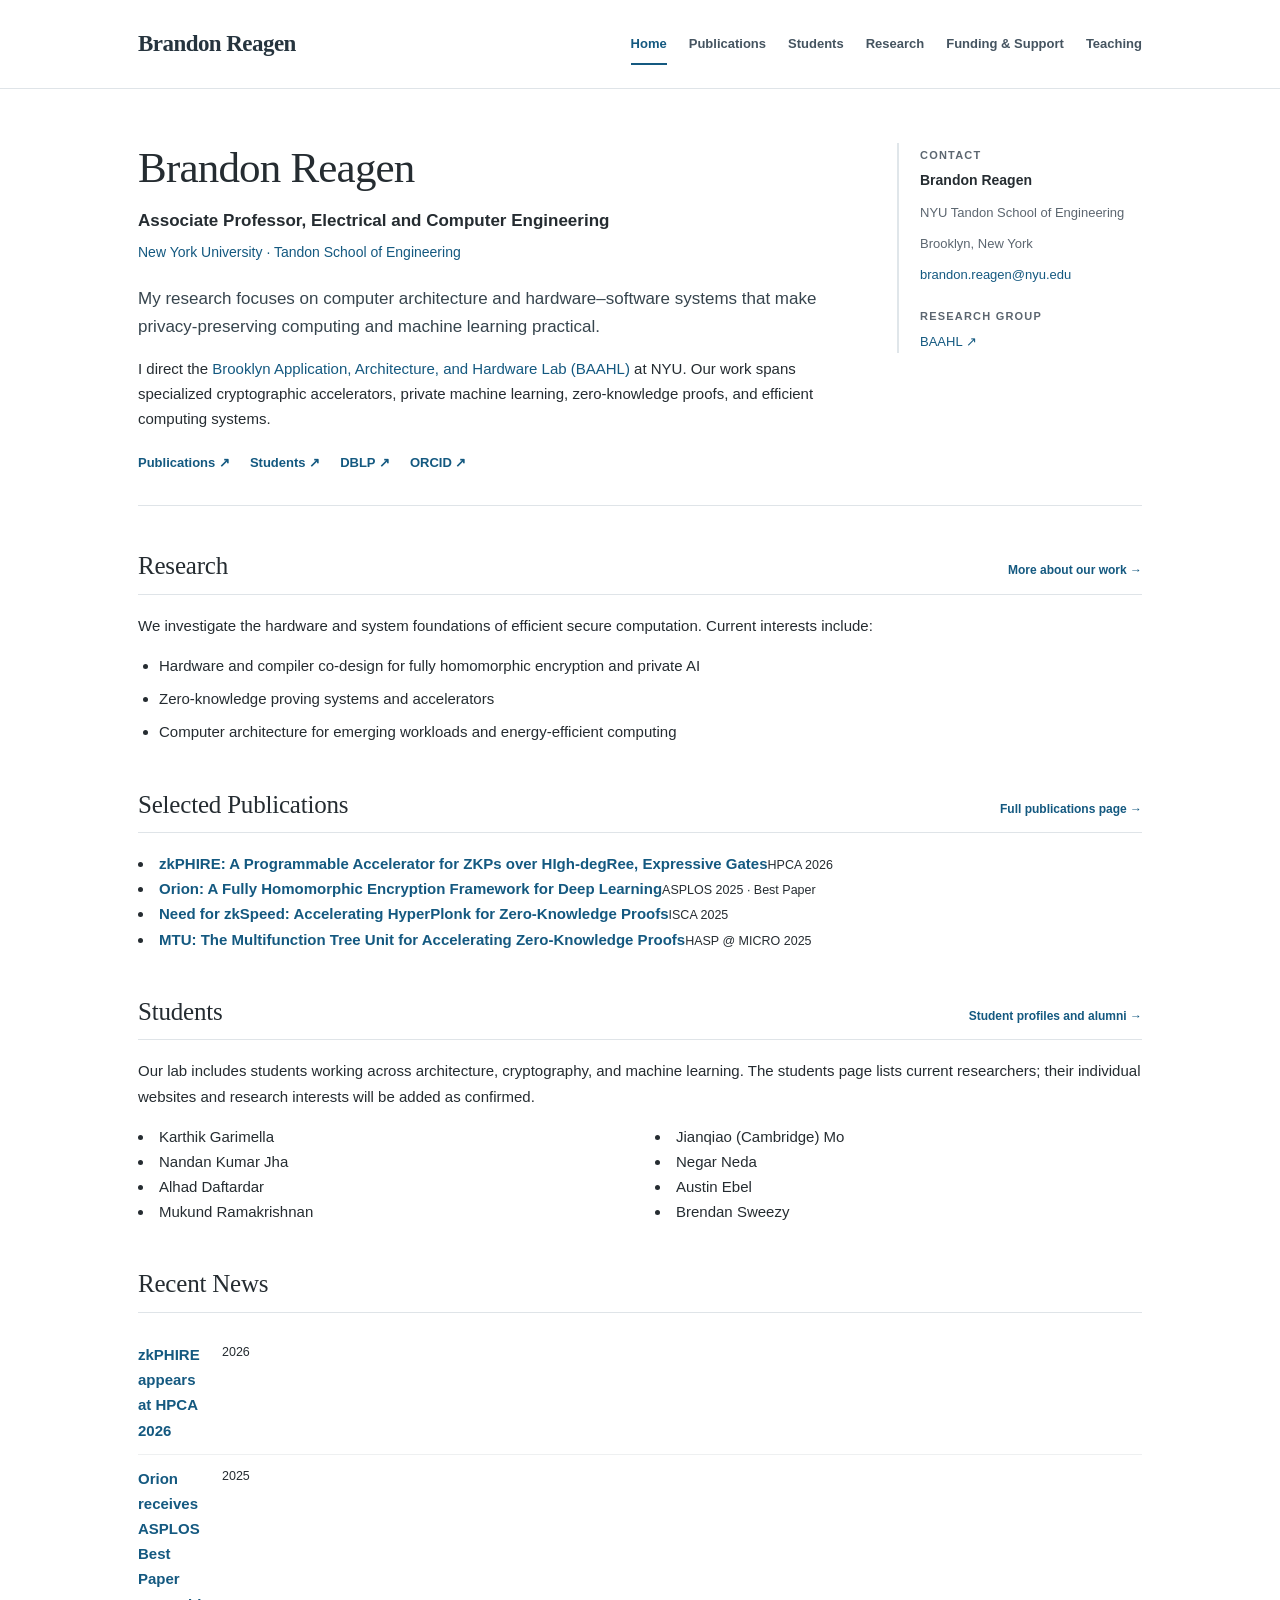
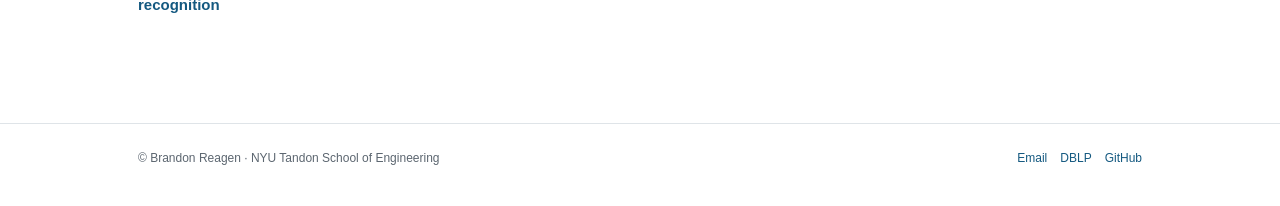
==== commit 0404d390: "Redesign homepage with faculty-style masthead and academic content" ====
--- a/index.html
+++ b/index.html
@@ -1 +1 @@
-<!doctype html><html lang="en"><head><meta charset="utf-8"><meta name="viewport" content="width=device-width,initial-scale=1"><meta name="description" content="Brandon Reagen — research, publications, students and funding at NYU Tandon."><title>Home | Brandon Reagen</title><link rel="stylesheet" href="styles.css"><script src="content.js" defer></script><script src="site.js" defer></script></head><body><header class="header"><div class="wrap header-inner"><a class="brand" href="index.html">Brandon Reagen</a><nav class="nav" aria-label="Main navigation"><a href="index.html" class="active" aria-current="page">Home</a><a href="publications.html">Publications</a><a href="students.html">Students</a><a href="research.html">Research</a><a href="funding.html">Funding & Support</a><a href="teaching.html">Teaching</a></nav></div></header><main class="wrap main"><section class="intro"><p class="eyebrow">Assistant Professor · NYU Tandon School of Engineering</p><h1>Brandon Reagen</h1><p class="lead">Computer architecture, hardware acceleration, and privacy-preserving computing.</p><p>I lead the <a href="https://wp.nyu.edu/baahl/">Brooklyn Application, Architecture, and Hardware Lab (BAAHL)</a>. My research focuses on making secure computation and machine learning practical through hardware–software co-design.</p><div class="hero-links"><a href="publications.html">Publications →</a><a href="students.html">Students →</a><a href="funding.html">Funding & Support →</a><a href="https://engineering.nyu.edu/faculty/brandon-reagen">NYU faculty profile ↗</a></div></section><section class="section"><div class="section-heading"><h2>Selected recent publications</h2><a href="publications.html">All publications →</a></div><ul class="entries" id="home-papers"></ul></section><section class="section"><div class="section-heading"><h2>Students</h2><a href="students.html">Students & alumni →</a></div><div class="columns"><div><p>My research group at NYU Tandon. Please see the <a href="https://wp.nyu.edu/baahl/people/">lab roster</a> for student profiles and the latest membership.</p></div><ul class="entries" id="home-students"></ul></div></section><section class="section"><div class="section-heading"><h2>Recent news</h2></div><ul id="news-list" class="entries"></ul></section></main><footer class="footer"><div class="wrap"><span>Brandon Reagen · NYU Tandon School of Engineering</span><span><a href="mailto:brandon.reagen@nyu.edu">Email</a> · <a href="https://dblp.org/pid/135/8203">DBLP</a> · <a href="https://github.com/pbr-nyu">GitHub</a></span></div></footer></body></html>+<!doctype html><html lang="en"><head><meta charset="utf-8"><meta name="viewport" content="width=device-width, initial-scale=1"><meta name="description" content="Brandon Reagen — computer architecture, hardware acceleration, privacy-preserving computing, publications and students at NYU Tandon."><title>Home | Brandon Reagen</title><link rel="stylesheet" href="styles.css"><script src="content.js" defer></script><script src="site.js" defer></script></head><body><a class="skip-link" href="#main">Skip to content</a><header class="site-header"><div class="site-width header-content"><a class="brand" href="index.html">Brandon Reagen</a><nav class="site-nav" aria-label="Main navigation"><a href="index.html" aria-current="page">Home</a><a href="publications.html">Publications</a><a href="students.html">Students</a><a href="research.html">Research</a><a href="funding.html">Funding & Support</a><a href="teaching.html">Teaching</a></nav></div></header><main id="main" class="site-width site-main"><section class="intro"><div class="home-identity"><div><h1>Brandon Reagen</h1><p class="academic-title">Associate Professor, Electrical and Computer Engineering</p><p class="affiliation"><a href="https://engineering.nyu.edu/">New York University · Tandon School of Engineering</a></p><p class="intro-lead">My research focuses on computer architecture and hardware–software systems that make privacy-preserving computing and machine learning practical.</p><p>I direct the <a href="https://wp.nyu.edu/baahl/">Brooklyn Application, Architecture, and Hardware Lab (BAAHL)</a> at NYU. Our work spans specialized cryptographic accelerators, private machine learning, zero-knowledge proofs, and efficient computing systems.</p><div class="profile-links"><a href="publications.html">Publications ↗</a><a href="students.html">Students ↗</a><a href="https://dblp.org/pid/135/8203">DBLP ↗</a><a href="https://orcid.org/0000-0002-1932-2750">ORCID ↗</a></div></div><aside class="contact-facts"><p class="small-heading">Contact</p><strong>Brandon Reagen</strong><span>NYU Tandon School of Engineering</span><span>Brooklyn, New York</span><a href="mailto:brandon.reagen@nyu.edu">brandon.reagen@nyu.edu</a><p class="small-heading" style="margin-top:22px">Research group</p><a href="https://wp.nyu.edu/baahl/">BAAHL ↗</a></aside></div></section><section class="content-section"><div class="section-head"><h2>Research</h2><a href="research.html">More about our work →</a></div><p>We investigate the hardware and system foundations of efficient secure computation. Current interests include:</p><ul class="topic-list"><li>Hardware and compiler co-design for fully homomorphic encryption and private AI</li><li>Zero-knowledge proving systems and accelerators</li><li>Computer architecture for emerging workloads and energy-efficient computing</li></ul></section><section class="content-section"><div class="section-head"><h2>Selected Publications</h2><a href="publications.html">Full publications page →</a></div><div id="home-papers"></div></section><section class="content-section"><div class="section-head"><h2>Students</h2><a href="students.html">Student profiles and alumni →</a></div><p>Our lab includes students working across architecture, cryptography, and machine learning. The students page lists current researchers; their individual websites and research interests will be added as confirmed.</p><div class="directory" id="home-students"></div></section><section class="content-section"><div class="section-head"><h2>Recent News</h2></div><ul class="news-list" id="news-list"></ul></section></main><footer class="site-footer"><div class="site-width footer-inner"><span>© Brandon Reagen · NYU Tandon School of Engineering</span><span><a href="mailto:brandon.reagen@nyu.edu">Email</a><a href="https://dblp.org/pid/135/8203">DBLP</a><a href="https://github.com/pbr-nyu">GitHub</a></span></div></footer></body></html>
--- a/styles.css
+++ b/styles.css
@@ -1 +1,85 @@
-:root{--ink:#1f2824;--muted:#59655f;--line:#d9ded9;--bg:#fff;--link:#245e42}*{box-sizing:border-box}html{scroll-behavior:smooth}body{margin:0;background:var(--bg);color:var(--ink);font:16px/1.65 Arial,Helvetica,sans-serif}a{color:var(--link)}a:focus-visible,button:focus-visible,input:focus-visible{outline:3px solid #659879;outline-offset:3px}.wrap{max-width:1040px;padding:0 28px;margin:auto}.header{border-bottom:1px solid var(--line)}.header-inner{display:flex;justify-content:space-between;align-items:center;gap:24px;min-height:83px}.brand{font-family:Georgia,serif;font-size:23px;color:var(--ink);text-decoration:none;font-weight:bold;white-space:nowrap}.nav{display:flex;gap:22px;align-items:center;flex-wrap:wrap}.nav a{font-size:13px;font-weight:600;text-decoration:none;color:var(--muted)}.nav a:hover,.nav a.active{color:var(--link)}h1,h2,h3{line-height:1.25}h1{font-family:Georgia,serif;font-size:clamp(34px,5vw,51px);font-weight:normal;margin:0 0 19px}h2{font-family:Georgia,serif;font-size:26px;font-weight:normal;margin:0 0 16px}h3{font-size:17px}.lead{font-size:19px;color:var(--muted);max-width:810px}.main{padding-top:58px;padding-bottom:100px}.intro{padding-bottom:35px;border-bottom:1px solid var(--line);margin-bottom:40px}.intro p{max-width:760px}.eyebrow{font-size:12px;font-weight:700;text-transform:uppercase;letter-spacing:.12em;color:#62806d}.section{margin:0 0 50px}.section-heading{border-bottom:1px solid var(--line);padding-bottom:12px;display:flex;justify-content:space-between;align-items:baseline;gap:15px}.section-heading h2{margin:0}.section-heading a{font-size:13px}.columns{display:grid;grid-template-columns:1fr 1fr;gap:50px}.entries{list-style:none;margin:0;padding:0}.entries>li{padding:15px 0;border-bottom:1px solid #edf0ed}.entries strong{display:block;font-weight:600}.entries small,.subtle{color:var(--muted);font-size:13px}.entries a{text-decoration:none}.entries a:hover{text-decoration:underline}.year-heading{font:normal 22px Georgia,serif;margin:35px 0 6px}.pub-entry{border-bottom:1px solid #e8ebe8;padding:16px 0;display:grid;grid-template-columns:110px 1fr;gap:15px}.pub-entry .venue{color:var(--link);font-size:13px;font-weight:bold}.pub-entry strong{font-size:16px}.pub-entry p{margin:5px 0;color:var(--muted);font-size:13px}.pub-entry a{text-decoration:none}.pub-entry a:hover{text-decoration:underline}.filters{display:flex;gap:12px;flex-wrap:wrap;margin:25px 0}.filters input,.filters select{padding:11px 14px;border:1px solid var(--line);font-size:14px;background:white;border-radius:3px}.filters input{min-width:290px;flex:1}.info-table{width:100%;border-collapse:collapse}.info-table td{padding:15px 9px 15px 0;border-bottom:1px solid var(--line);vertical-align:top}.info-table td:first-child{width:100px;color:var(--muted);font-size:13px}.info-table td:nth-child(2){width:210px;font-weight:bold}.callout{border-left:3px solid #8ca995;padding:10px 19px;background:#f7f9f7;font-size:14px}.footer{border-top:1px solid var(--line);padding:25px 0 40px;color:var(--muted);font-size:12px}.footer .wrap{display:flex;justify-content:space-between;gap:20px;flex-wrap:wrap}.placeholder{color:var(--muted);font-size:13px}.hero-links{display:flex;gap:18px;flex-wrap:wrap;margin-top:25px;font-weight:600;font-size:14px}@media(max-width:760px){.header-inner{align-items:start;flex-direction:column;padding-top:20px;padding-bottom:18px;gap:12px}.nav{gap:10px 20px}.main{padding-top:36px}.columns{grid-template-columns:1fr;gap:8px}.info-table td:first-child{width:65px}.info-table td:nth-child(2){width:130px}.pub-entry{grid-template-columns:1fr;gap:3px}.section-heading{align-items:start;flex-direction:column}}+:root{--text:#252c31;--muted:#5c6670;--link:#145980;--line:#dfe4e8;--soft:#f5f7f8;--max:1060px}
+*,*::before,*::after{box-sizing:border-box}
+html{scroll-behavior:smooth;scroll-padding-top:1rem}
+body{margin:0;background:#fff;color:var(--text);font:15px/1.68 -apple-system,BlinkMacSystemFont,"Segoe UI",Arial,Helvetica,sans-serif}
+a{color:var(--link);text-decoration:none}a:hover{text-decoration:underline}a:focus-visible,button:focus-visible,input:focus-visible,select:focus-visible{outline:3px solid #6e97b0;outline-offset:3px}
+.site-width{max-width:var(--max);margin:0 auto;padding:0 28px}
+.skip-link{position:absolute;left:-999px;top:12px;background:#fff;padding:10px;z-index:50}.skip-link:focus{left:12px}
+.site-header{border-bottom:1px solid var(--line);background:#fff}
+.header-content{display:flex;align-items:center;justify-content:space-between;gap:20px;min-height:88px}
+.brand{font-family:Georgia,"Times New Roman",serif;font-size:23px;font-weight:700;letter-spacing:-.55px;color:#26343e;white-space:nowrap}
+.brand:hover{text-decoration:none}
+.site-nav{display:flex;flex-wrap:wrap;gap:22px;align-items:center}
+.site-nav a{color:#455460;font-size:13px;font-weight:600;padding:10px 0;white-space:nowrap}
+.site-nav a:hover,.site-nav a[aria-current="page"]{color:var(--link);text-decoration:none}
+.site-nav a[aria-current="page"]{box-shadow:inset 0 -2px var(--link)}
+.site-main{padding-top:54px;padding-bottom:95px}
+h1,h2,h3{line-height:1.22}
+h1{font:normal 40px/1.15 Georgia,"Times New Roman",serif;letter-spacing:-.8px;margin:0 0 15px}
+h2{font:normal 25px/1.26 Georgia,"Times New Roman",serif;letter-spacing:-.2px;margin:0 0 15px}
+h3{font-size:17px;margin:0 0 8px}
+p{margin-top:0;margin-bottom:15px}
+.intro{border-bottom:1px solid var(--line);padding-bottom:32px;margin-bottom:34px}
+.intro .intro-lead{font-size:17px;line-height:1.66;max-width:780px;color:#37454e}
+.intro .intro-note{max-width:780px;color:var(--muted)}
+.small-heading{font-size:11px;text-transform:uppercase;letter-spacing:.11em;color:var(--muted);font-weight:700}
+.home-identity{display:grid;grid-template-columns:minmax(0,1fr) 245px;gap:60px}
+.home-identity h1{font-size:43px;margin-top:0}
+.academic-title{font-size:17px;font-weight:600;margin:0 0 5px}
+.affiliation{color:var(--muted);margin-bottom:20px;font-size:14px}
+.profile-links{display:flex;flex-wrap:wrap;gap:10px 20px;margin-top:20px;font-size:13px;font-weight:600}
+.contact-facts{border-left:2px solid #e0e6ea;padding:3px 0 0 21px;font-size:13px;align-self:start}
+.contact-facts strong{display:block;font-size:14px;margin-bottom:9px}
+.contact-facts span{display:block;color:var(--muted);margin-bottom:9px}
+.contact-facts .small-heading{margin:0 0 5px}
+.content-section{margin-top:44px}
+.content-section:first-child{margin-top:0}
+.section-head{display:flex;justify-content:space-between;align-items:baseline;gap:16px;border-bottom:1px solid var(--line);padding-bottom:12px;margin-bottom:18px}
+.section-head h2{margin:0}
+.section-head>a{font-size:12px;font-weight:600;white-space:nowrap}
+.topic-list{margin:10px 0 0;padding-left:21px;max-width:840px}
+.topic-list li{margin:8px 0}
+.news-list,.simple-list{margin:0;padding:0;list-style:none}
+.news-list li{padding:11px 0;border-bottom:1px solid #eef0f1;display:grid;grid-template-columns:70px minmax(0,1fr);gap:14px}
+.news-list time{color:var(--muted);font-size:13px}
+.news-list li:last-child,.simple-list li:last-child{border:0}
+.simple-list li{padding:10px 0;border-bottom:1px solid #eff1f2}
+.two-up{display:grid;grid-template-columns:minmax(0,1fr) minmax(0,1fr);gap:38px}
+.muted{color:var(--muted)}
+.small{font-size:13px}
+.page-aux{font-size:13px;color:var(--muted);margin-top:12px}
+.paper-list{padding:0;list-style:none;margin:0}
+.paper-item{display:grid;grid-template-columns:105px minmax(0,1fr);gap:18px;padding:15px 0;border-bottom:1px solid #edf0f2}
+.paper-item:last-child{border-bottom:0}
+.paper-venue{color:#3f6175;font-size:13px;font-weight:600;line-height:1.4;padding-top:2px}
+.paper-title{font-weight:650;font-size:15px;line-height:1.48}
+.paper-authors{color:#56636c;font-size:13px;margin:4px 0 0}
+.paper-item.compact{grid-template-columns:93px minmax(0,1fr)}
+.pub-year{font:normal 24px Georgia,serif;border-bottom:1px solid var(--line);padding:0 0 9px;margin:31px 0 0}
+.pub-year:first-child{margin-top:12px}
+.filters{display:flex;gap:10px;align-items:center;flex-wrap:wrap;margin:20px 0 26px}
+.filters input,.filters select{border:1px solid #cfd8df;background:#fff;border-radius:3px;padding:10px 12px;font:inherit;font-size:13px;color:var(--text)}
+.filters input{flex:1;min-width:210px;max-width:440px}
+.filters select{min-width:135px}
+.filter-label{font-size:13px;color:var(--muted)}
+.directory{display:grid;grid-template-columns:repeat(2,minmax(0,1fr));gap:0 30px;margin:10px 0 0}
+.person{min-height:72px;border-bottom:1px solid #e9edef;padding:14px 0}
+.person-name{font-size:16px;font-weight:600}
+.person-meta{font-size:12px;color:var(--muted);margin:2px 0}
+.person-link{font-size:12px;margin-top:3px;display:inline-block}
+.subsection-label{font-size:17px;margin:30px 0 0;font-weight:600}
+.funding-entry{display:grid;grid-template-columns:88px minmax(0,1fr);gap:17px;border-bottom:1px solid #e8edf0;padding:19px 0}
+.funding-entry:first-of-type{padding-top:5px}
+.funding-entry time{font-size:13px;color:var(--muted)}
+.funding-entry h3{font-size:16px;margin:0 0 4px}
+.funding-entry .sponsor{font-size:13px;font-weight:600;color:#4b5c67;margin-bottom:5px}
+.funding-entry .details{color:var(--muted);font-size:13px;margin:4px 0}
+.note{border-left:3px solid #d2dde5;padding:8px 16px;color:var(--muted);background:#f9fafb;font-size:13px;margin:20px 0}
+.teacher-list{padding-left:21px}
+.teacher-list li{margin:8px 0}
+.site-footer{border-top:1px solid var(--line);background:#fff;padding:24px 0 38px;color:var(--muted);font-size:12px}
+.footer-inner{display:flex;justify-content:space-between;gap:14px;flex-wrap:wrap}
+.footer-inner a{margin-left:13px}
+@media(max-width:900px){.header-content{align-items:flex-start;flex-direction:column;gap:8px;padding-top:21px;padding-bottom:15px}.site-nav{gap:4px 20px}.home-identity{grid-template-columns:1fr;gap:24px}.contact-facts{border-left:0;border-top:1px solid var(--line);padding:15px 0 0;display:grid;grid-template-columns:repeat(2,1fr);gap:0 18px}}
+@media(max-width:600px){.site-width{padding-left:19px;padding-right:19px}.site-main{padding-top:33px;padding-bottom:60px}h1,.home-identity h1{font-size:34px}.site-nav{gap:0 16px}.site-nav a{font-size:12px}.two-up,.directory{grid-template-columns:1fr;gap:0}.paper-item,.paper-item.compact{grid-template-columns:1fr;gap:3px}.paper-venue{font-size:12px}.section-head{align-items:flex-start;flex-direction:column;gap:6px}.news-list li{grid-template-columns:52px 1fr;gap:10px}.funding-entry{grid-template-columns:58px 1fr;gap:12px}.contact-facts{grid-template-columns:1fr}.footer-inner{flex-direction:column}}
+@media(prefers-reduced-motion:reduce){html{scroll-behavior:auto}}
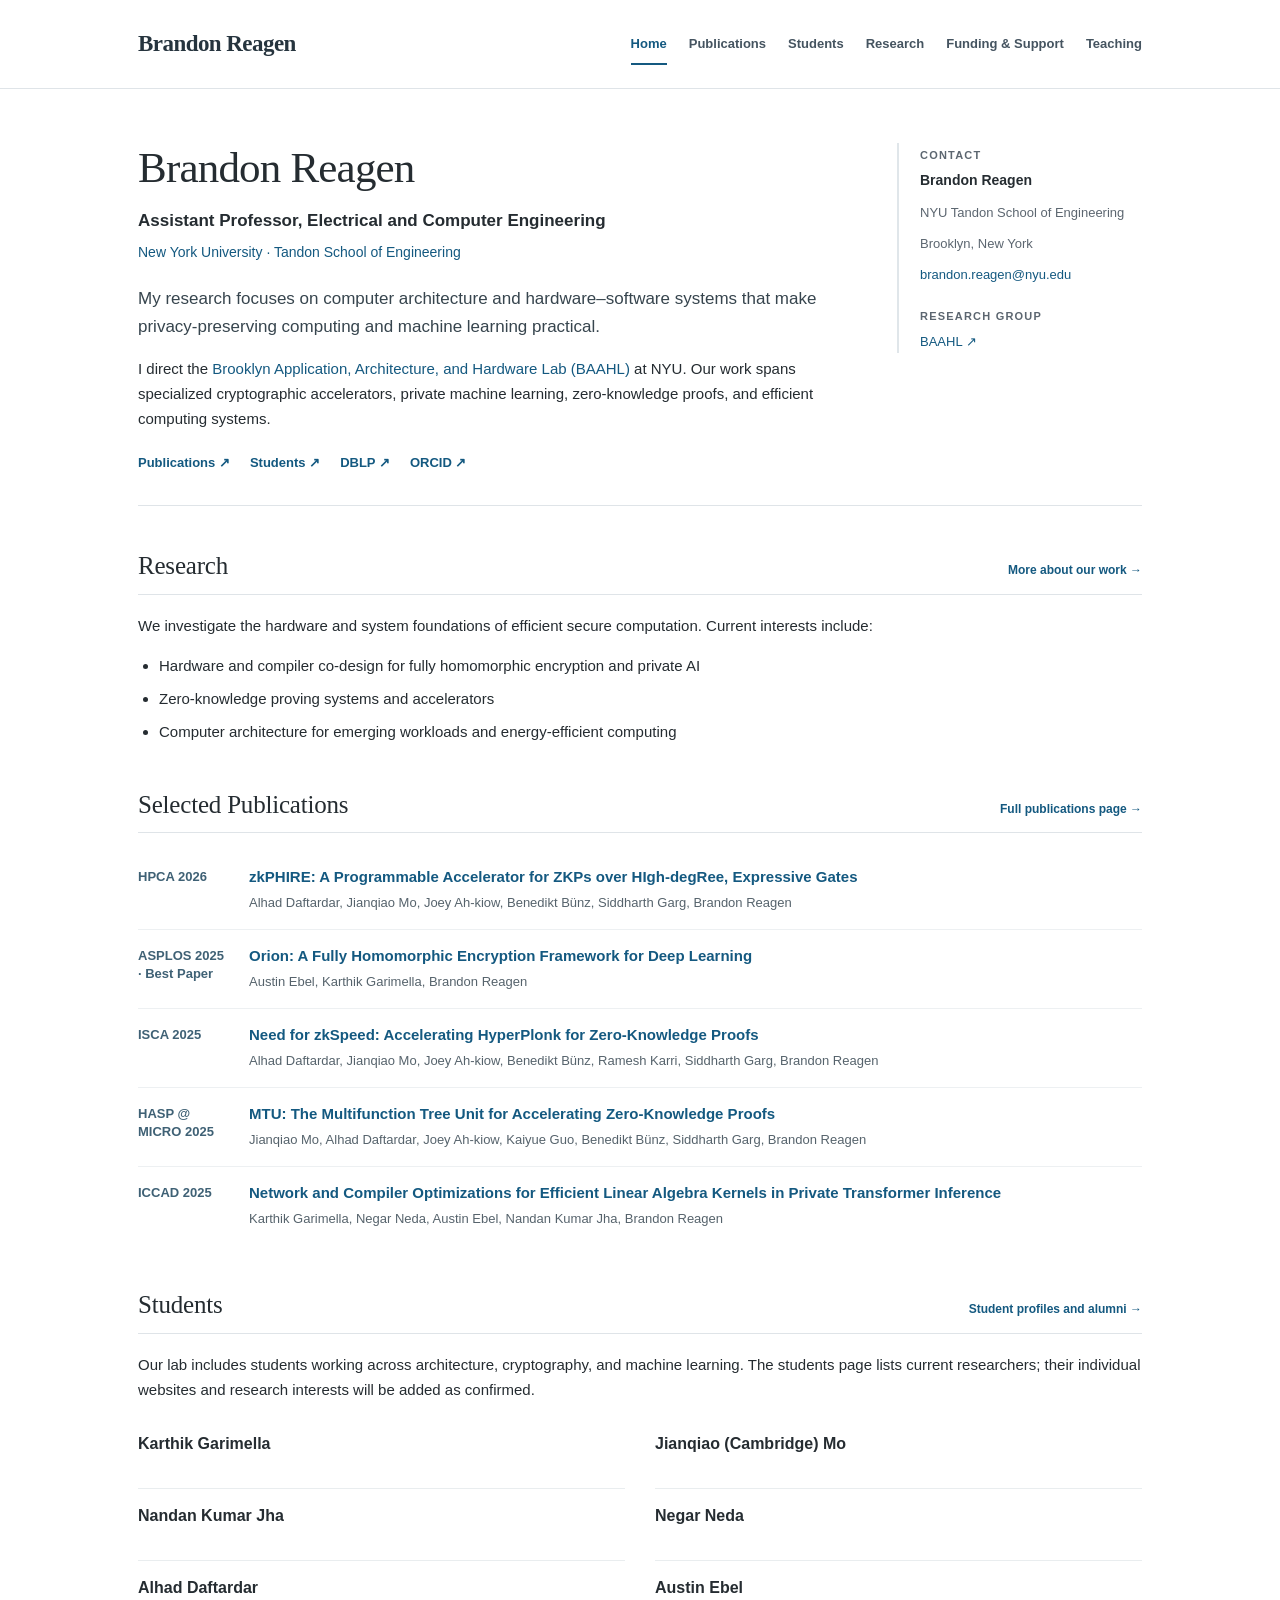
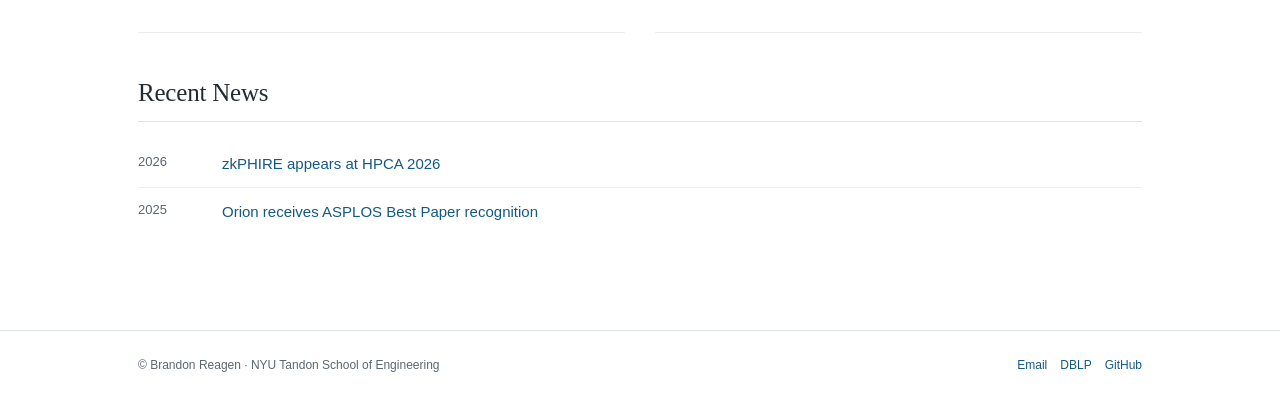
==== commit c68e14f7: "Keep faculty title consistent with established academic biography" ====
--- a/index.html
+++ b/index.html
@@ -1 +1 @@
-<!doctype html><html lang="en"><head><meta charset="utf-8"><meta name="viewport" content="width=device-width, initial-scale=1"><meta name="description" content="Brandon Reagen — computer architecture, hardware acceleration, privacy-preserving computing, publications and students at NYU Tandon."><title>Home | Brandon Reagen</title><link rel="stylesheet" href="styles.css"><script src="content.js" defer></script><script src="site.js" defer></script></head><body><a class="skip-link" href="#main">Skip to content</a><header class="site-header"><div class="site-width header-content"><a class="brand" href="index.html">Brandon Reagen</a><nav class="site-nav" aria-label="Main navigation"><a href="index.html" aria-current="page">Home</a><a href="publications.html">Publications</a><a href="students.html">Students</a><a href="research.html">Research</a><a href="funding.html">Funding & Support</a><a href="teaching.html">Teaching</a></nav></div></header><main id="main" class="site-width site-main"><section class="intro"><div class="home-identity"><div><h1>Brandon Reagen</h1><p class="academic-title">Associate Professor, Electrical and Computer Engineering</p><p class="affiliation"><a href="https://engineering.nyu.edu/">New York University · Tandon School of Engineering</a></p><p class="intro-lead">My research focuses on computer architecture and hardware–software systems that make privacy-preserving computing and machine learning practical.</p><p>I direct the <a href="https://wp.nyu.edu/baahl/">Brooklyn Application, Architecture, and Hardware Lab (BAAHL)</a> at NYU. Our work spans specialized cryptographic accelerators, private machine learning, zero-knowledge proofs, and efficient computing systems.</p><div class="profile-links"><a href="publications.html">Publications ↗</a><a href="students.html">Students ↗</a><a href="https://dblp.org/pid/135/8203">DBLP ↗</a><a href="https://orcid.org/0000-0002-1932-2750">ORCID ↗</a></div></div><aside class="contact-facts"><p class="small-heading">Contact</p><strong>Brandon Reagen</strong><span>NYU Tandon School of Engineering</span><span>Brooklyn, New York</span><a href="mailto:brandon.reagen@nyu.edu">brandon.reagen@nyu.edu</a><p class="small-heading" style="margin-top:22px">Research group</p><a href="https://wp.nyu.edu/baahl/">BAAHL ↗</a></aside></div></section><section class="content-section"><div class="section-head"><h2>Research</h2><a href="research.html">More about our work →</a></div><p>We investigate the hardware and system foundations of efficient secure computation. Current interests include:</p><ul class="topic-list"><li>Hardware and compiler co-design for fully homomorphic encryption and private AI</li><li>Zero-knowledge proving systems and accelerators</li><li>Computer architecture for emerging workloads and energy-efficient computing</li></ul></section><section class="content-section"><div class="section-head"><h2>Selected Publications</h2><a href="publications.html">Full publications page →</a></div><div id="home-papers"></div></section><section class="content-section"><div class="section-head"><h2>Students</h2><a href="students.html">Student profiles and alumni →</a></div><p>Our lab includes students working across architecture, cryptography, and machine learning. The students page lists current researchers; their individual websites and research interests will be added as confirmed.</p><div class="directory" id="home-students"></div></section><section class="content-section"><div class="section-head"><h2>Recent News</h2></div><ul class="news-list" id="news-list"></ul></section></main><footer class="site-footer"><div class="site-width footer-inner"><span>© Brandon Reagen · NYU Tandon School of Engineering</span><span><a href="mailto:brandon.reagen@nyu.edu">Email</a><a href="https://dblp.org/pid/135/8203">DBLP</a><a href="https://github.com/pbr-nyu">GitHub</a></span></div></footer></body></html>+<!doctype html><html lang="en"><head><meta charset="utf-8"><meta name="viewport" content="width=device-width, initial-scale=1"><meta name="description" content="Brandon Reagen — computer architecture, hardware acceleration, privacy-preserving computing, publications and students at NYU Tandon."><title>Home | Brandon Reagen</title><link rel="stylesheet" href="styles.css"><script src="content.js" defer></script><script src="site.js" defer></script></head><body><a class="skip-link" href="#main">Skip to content</a><header class="site-header"><div class="site-width header-content"><a class="brand" href="index.html">Brandon Reagen</a><nav class="site-nav" aria-label="Main navigation"><a href="index.html" aria-current="page">Home</a><a href="publications.html">Publications</a><a href="students.html">Students</a><a href="research.html">Research</a><a href="funding.html">Funding & Support</a><a href="teaching.html">Teaching</a></nav></div></header><main id="main" class="site-width site-main"><section class="intro"><div class="home-identity"><div><h1>Brandon Reagen</h1><p class="academic-title">Assistant Professor, Electrical and Computer Engineering</p><p class="affiliation"><a href="https://engineering.nyu.edu/">New York University · Tandon School of Engineering</a></p><p class="intro-lead">My research focuses on computer architecture and hardware–software systems that make privacy-preserving computing and machine learning practical.</p><p>I direct the <a href="https://wp.nyu.edu/baahl/">Brooklyn Application, Architecture, and Hardware Lab (BAAHL)</a> at NYU. Our work spans specialized cryptographic accelerators, private machine learning, zero-knowledge proofs, and efficient computing systems.</p><div class="profile-links"><a href="publications.html">Publications ↗</a><a href="students.html">Students ↗</a><a href="https://dblp.org/pid/135/8203">DBLP ↗</a><a href="https://orcid.org/0000-0002-1932-2750">ORCID ↗</a></div></div><aside class="contact-facts"><p class="small-heading">Contact</p><strong>Brandon Reagen</strong><span>NYU Tandon School of Engineering</span><span>Brooklyn, New York</span><a href="mailto:brandon.reagen@nyu.edu">brandon.reagen@nyu.edu</a><p class="small-heading" style="margin-top:22px">Research group</p><a href="https://wp.nyu.edu/baahl/">BAAHL ↗</a></aside></div></section><section class="content-section"><div class="section-head"><h2>Research</h2><a href="research.html">More about our work →</a></div><p>We investigate the hardware and system foundations of efficient secure computation. Current interests include:</p><ul class="topic-list"><li>Hardware and compiler co-design for fully homomorphic encryption and private AI</li><li>Zero-knowledge proving systems and accelerators</li><li>Computer architecture for emerging workloads and energy-efficient computing</li></ul></section><section class="content-section"><div class="section-head"><h2>Selected Publications</h2><a href="publications.html">Full publications page →</a></div><div id="home-papers"></div></section><section class="content-section"><div class="section-head"><h2>Students</h2><a href="students.html">Student profiles and alumni →</a></div><p>Our lab includes students working across architecture, cryptography, and machine learning. The students page lists current researchers; their individual websites and research interests will be added as confirmed.</p><div class="directory" id="home-students"></div></section><section class="content-section"><div class="section-head"><h2>Recent News</h2></div><ul class="news-list" id="news-list"></ul></section></main><footer class="site-footer"><div class="site-width footer-inner"><span>© Brandon Reagen · NYU Tandon School of Engineering</span><span><a href="mailto:brandon.reagen@nyu.edu">Email</a><a href="https://dblp.org/pid/135/8203">DBLP</a><a href="https://github.com/pbr-nyu">GitHub</a></span></div></footer></body></html>
